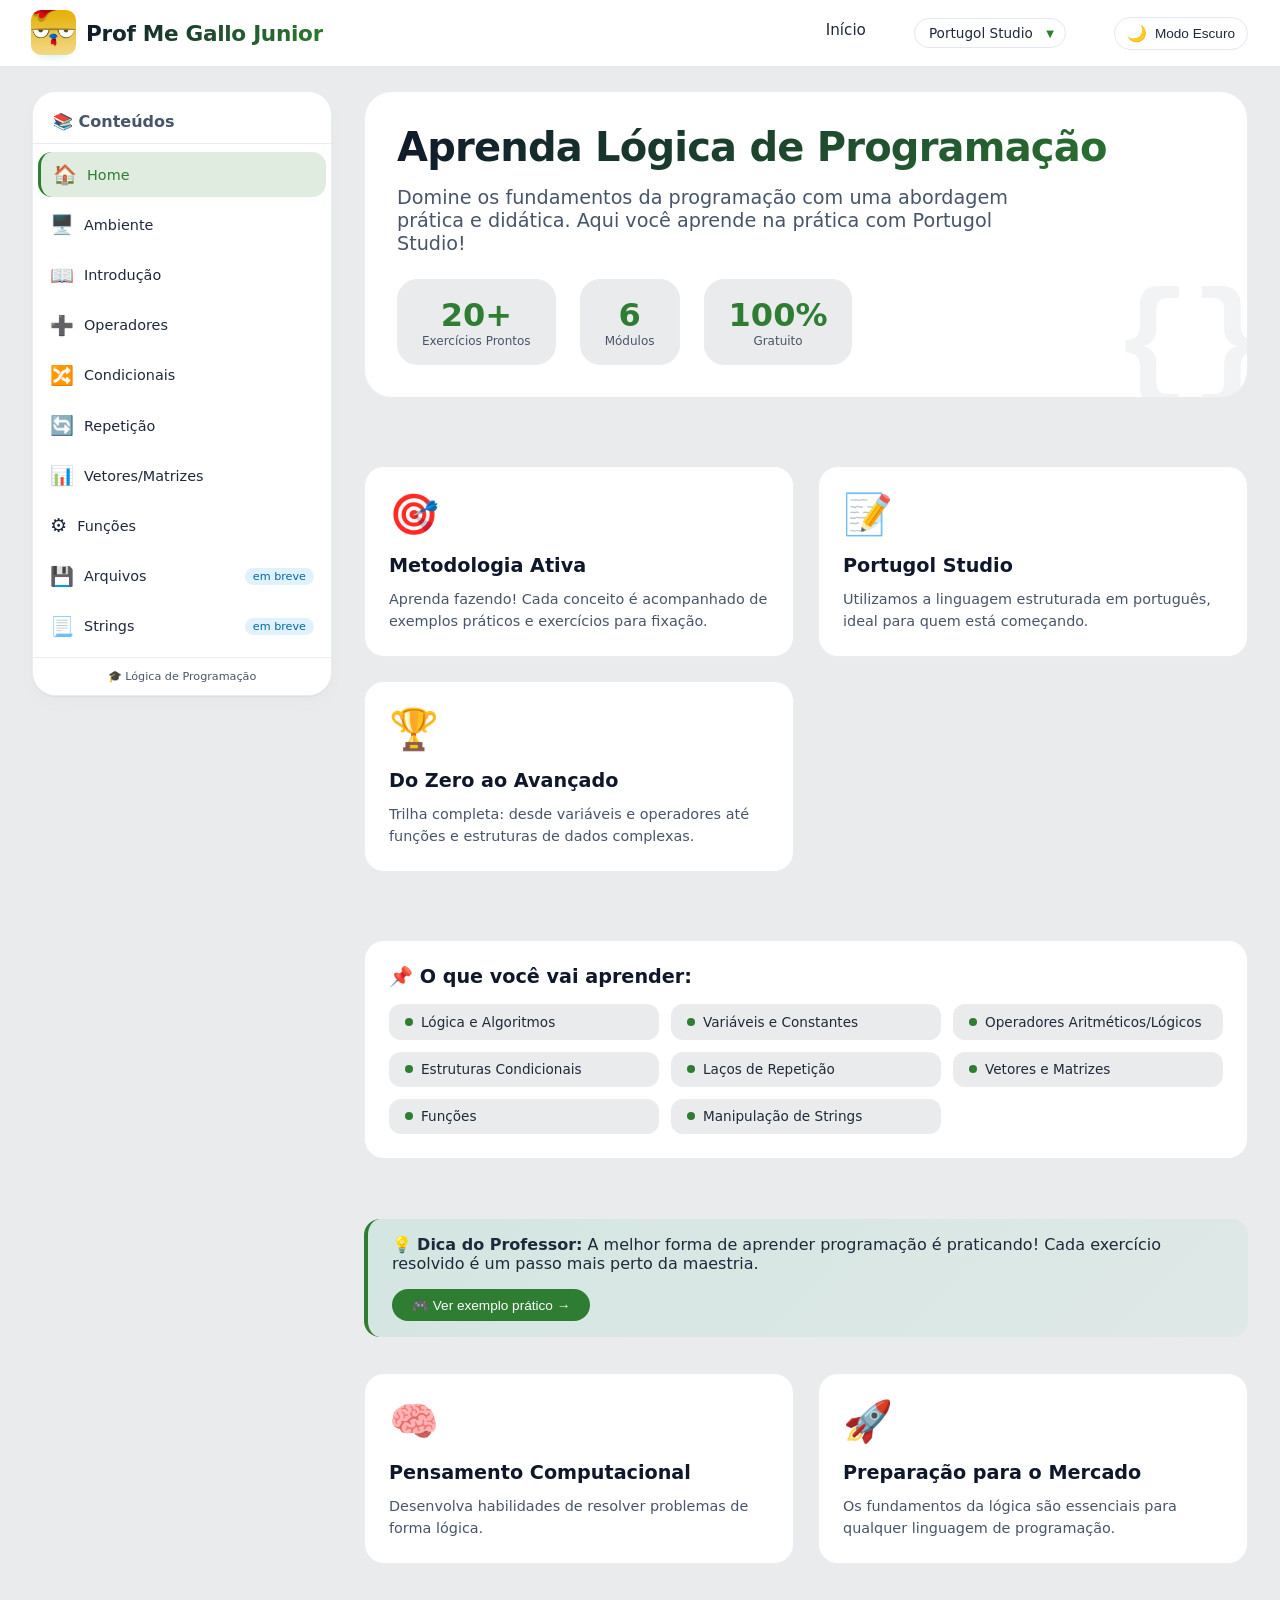
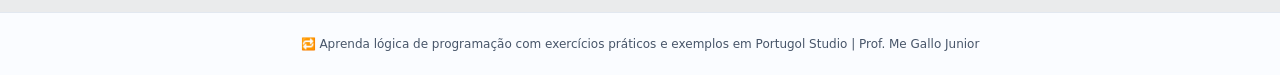
==== index.html @ 0bf2f617 "Feat: Added Java" ====
<!DOCTYPE html>
<html lang="pt-BR">

<head>
    <meta charset="UTF-8">
    <meta name="viewport" content="width=device-width, initial-scale=1.0, user-scalable=yes">
    <title>Gallo's Logic | Aprenda Lógica de Programação</title>
    <link rel="stylesheet" href="css/styles.css">
</head>

<body>
    <header class="main-header">
        <div class="header-container">
            <div class="logo-area">
                <div class="logo-icon"><span>
                        <img src="img/logo.png" alt="" width="45" style="margin-top: 5px; border-radius: 10px;">
                    </span></div>
                <div class="logo-text">Prof Me Gallo Junior</div>
            </div>
            <div class="nav-links">
                <a href="#" id="link-home" class="nav-home-link">Início</a>
                <div class="language-select-wrapper">
                    <select id="language-select" class="language-select">
                        <option value="portugol">Portugol Studio</option>
                        <option value="javascript">JavaScript</option>
                        <option value="csharp">C#</option>
                        <option value="python">Python</option>
                        <option value="java">Java</option>
                    </select>
                    <span class="select-arrow" id="select-arrow">▼</span>
                </div>
            </div>
        </div>
    </header>

    <div class="app-layout">
        <aside class="sidebar">
            <div class="sidebar-header">
                <h3>📚 Conteúdos</h3>
            </div>
            <div class="sidebar-scroll">
                <ul class="sidebar-nav" id="content-nav">
                    <li data-page="home" class="active">
                        <span class="nav-icon">🏠</span>
                        <span>Home</span>
                    </li>
                    <li data-page="ambiente">
                        <span class="nav-icon">🖥️</span>
                        <span>Ambiente</span>
                    </li>
                    <li data-page="intro">
                        <span class="nav-icon">📖</span>
                        <span>Introdução</span>
                    </li>

                    <li data-page="operators">
                        <span class="nav-icon">➕</span>
                        <span>Operadores</span>
                    </li>
                    <li data-page="conditionals">
                        <span class="nav-icon">🔀</span>
                        <span>Condicionais</span>
                    </li>
                    <li data-page="loops">
                        <span class="nav-icon">🔄</span>
                        <span>Repetição</span>
                    </li>
                    <li data-page="arrays">
                        <span class="nav-icon">📊</span>
                        <span>Vetores/Matrizes</span>
                    </li>
                    <li data-page="functions">
                        <span class="nav-icon">⚙️</span>
                        <span>Funções</span>
                    </li>
                    <li data-page="">
                        <span class="nav-icon">💾</span>
                        <span>Arquivos</span>
                        <span class="coming-soon">em breve</span>
                    </li>
                    <li data-page="">
                        <span class="nav-icon">📃</span>
                        <span>Strings</span>
                        <span class="coming-soon">em breve</span>
                    </li>
                </ul>
            </div>
            <div class="sidebar-footer">
                <span>🎓 Lógica de Programação</span>
            </div>
        </aside>

        <main class="content-area" id="main-content">
            <div class="content-placeholder">
                Carregando...
            </div>
        </main>
    </div>
    <div class="footer-note">
        🔁 Aprenda lógica de programação com exercícios práticos e exemplos em Portugol Studio | Prof. Me Gallo Junior
    </div>

    <script src="js/core.js"></script>
    <script src="js/main.js"></script>
</body>

</html>
---- css/styles.css ----
/* ==================== RESET E VARIÁVEIS ==================== */
* {
  margin: 0;
  padding: 0;
  box-sizing: border-box;
}

/* Tema Claro (padrão) */
:root {
  --bg-primary: #eaebec;
  --bg-secondary: #ffffff;
  --text-primary: #0f172a;
  --text-secondary: #1e293b;
  --text-muted: #475569;
  --border-color: #e2e8f0;
  --border-light: #e9edf2;
  --card-bg: #ffffff;
  --header-bg: #ffffff;
  --sidebar-bg: #ffffff;
  --code-bg: #0f172a;
  --code-header-bg: #1e293b;
  --code-text: #e2e8f0;
  --badge-bg: #e0f2fe;
  --badge-text: #0369a1;
  --objective-bg: #fef9e3;
  --objective-border: #eab308;
  --example-bg: #f1f5f9;
  --example-border: var(--lang-primary);
  --hover-bg: #f1f5f9;
  --active-bg: #ecfdf5;
  --active-text: #059669;
  --footer-bg: #fafcff;
  --shadow: rgba(0, 0, 0, 0.02);
  --shadow-sm: rgba(0, 0, 0, 0.05);
  --lang-primary: #10b981;
  --lang-secondary: #047857;
  --lang-gradient: linear-gradient(135deg, var(--lang-primary), var(--lang-secondary));
  --lang-light: #d1fae5;
  --lang-dark: #065f46;
  --hover-opacity: 0.1;
  --active-opacity: 0.15;
}

/* JavaScript */
body[data-language="javascript"] {
  --lang-primary: #f7df1e;
  --lang-secondary: #e6c300;
  --lang-gradient: linear-gradient(135deg, #f7df1e, #e6c300);
  --lang-light: #fef9c3;
  --lang-dark: #ca8a04;
  --hover-bg: rgba(247, 223, 30, 0.1);
  --active-bg: rgba(247, 223, 30, 0.15);
  --active-text: #b45309;
}

/* C# */
body[data-language="csharp"] {
  --lang-primary: #9b4d96;
  --lang-secondary: #7a2e73;
  --lang-gradient: linear-gradient(135deg, #9b4d96, #7a2e73);
  --lang-light: #f3e8ff;
  --lang-dark: #6b21a5;
  --hover-bg: rgba(155, 77, 150, 0.1);
  --active-bg: rgba(155, 77, 150, 0.15);
  --active-text: #7a2e73;
}

/* Python */
body[data-language="python"] {
  --lang-primary: #3776ab;
  --lang-secondary: #2a5a8c;
  --lang-gradient: linear-gradient(135deg, #3776ab, #2a5a8c);
  --lang-light: #e6f4ff;
  --lang-dark: #1e3a5f;
  --hover-bg: rgba(55, 118, 171, 0.1);
  --active-bg: rgba(55, 118, 171, 0.15);
  --active-text: #3776ab;
}

/* Portugol - Adicionado */
body[data-language="portugol"] {
  --lang-primary: #2e7d32;
  --lang-secondary: #1b5e20;
  --lang-gradient: linear-gradient(135deg, #2e7d32, #1b5e20);
  --lang-light: #c8e6c9;
  --lang-dark: #1b5e20;
  --hover-bg: rgba(46, 125, 50, 0.1);
  --active-bg: rgba(46, 125, 50, 0.15);
  --active-text: #2e7d32;
}

/* Java */
body[data-language="java"] {
  --lang-primary: #b07219;
  --lang-secondary: #e76f00;
  --lang-gradient: linear-gradient(135deg, #b07219, #e76f00);
  --lang-light: #fff3e0;
  --lang-dark: #b85c1a;
  --hover-bg: rgba(176, 114, 25, 0.1);
  --active-bg: rgba(176, 114, 25, 0.15);
  --active-text: #b07219;
}

/* Tema Escuro - Java */
body.dark-theme[data-language="java"] {
  --hover-bg: rgba(176, 114, 25, 0.2);
  --active-bg: rgba(176, 114, 25, 0.25);
  --active-text: #e76f00;
}

/* Tema Escuro - Ajustes para melhor contraste */
body.dark-theme {
  --bg-primary: #0f172a;
  --bg-secondary: #1e293b;
  --text-primary: #f1f5f9;
  --text-secondary: #cbd5e1;
  --text-muted: #94a3b8;
  --border-color: #334155;
  --border-light: #2d3a4e;
  --card-bg: #1e293b;
  --header-bg: #0f172a;
  --sidebar-bg: #1e293b;
  --code-bg: #0a0f1a;
  --code-header-bg: #111827;
  --code-text: #e2e8f0;
  --badge-bg: #1e3a5f;
  --badge-text: #7ab7ef;
  --objective-bg: #2d2a1e;
  --objective-border: #f59e0b;
  --example-bg: #1e2a2a;
  --example-border: var(--lang-primary);
  --footer-bg: #0f172a;
  --shadow: rgba(0, 0, 0, 0.2);
  --shadow-sm: rgba(0, 0, 0, 0.3);
}

/* Tema Escuro - Ajustes específicos para cada linguagem */
body.dark-theme[data-language="javascript"] {
  --hover-bg: rgba(247, 223, 30, 0.2);
  --active-bg: rgba(247, 223, 30, 0.25);
  --active-text: #f7df1e;
}

body.dark-theme[data-language="csharp"] {
  --hover-bg: rgba(155, 77, 150, 0.2);
  --active-bg: rgba(155, 77, 150, 0.25);
  --active-text: #b77eb3;
}

body.dark-theme[data-language="python"] {
  --hover-bg: rgba(55, 118, 171, 0.2);
  --active-bg: rgba(55, 118, 171, 0.25);
  --active-text: #7ab7ef;
}

/* Portugol no tema escuro */
body.dark-theme[data-language="portugol"] {
  --hover-bg: rgba(46, 125, 50, 0.2);
  --active-bg: rgba(46, 125, 50, 0.25);
  --active-text: #81c784;
}

/* ==================== RESTO DO SEU CSS PERMANECE IGUAL ==================== */
/* ... todo o restante do seu CSS continua aqui ... */

/* ==================== ESTILOS GLOBAIS ==================== */
body {
  font-family: 'Inter', system-ui, -apple-system, 'Segoe UI', Roboto, 'Helvetica Neue', sans-serif;
  background: var(--bg-primary);
  color: var(--text-primary);
  display: flex;
  flex-direction: column;
  min-height: 100vh;
  transition: background-color 0.3s ease, color 0.3s ease;
  scrollbar-width: thin;
  scrollbar-color: var(--text-muted) var(--bg-primary);
}

/* Scrollbar global */
body::-webkit-scrollbar {
  width: 8px;
}

body::-webkit-scrollbar-track {
  background: var(--bg-primary);
}

body::-webkit-scrollbar-thumb {
  background: var(--text-muted);
  border-radius: 10px;
}

body::-webkit-scrollbar-thumb:hover {
  background: var(--lang-primary);
}

body.dark-theme::-webkit-scrollbar-track {
  background: #0f172a;
}

body.dark-theme::-webkit-scrollbar-thumb {
  background: #334155;
}

body.dark-theme::-webkit-scrollbar-thumb:hover {
  background: var(--lang-primary);
}

/* ==================== HEADER ==================== */
.main-header {
  background: var(--header-bg);
  border-bottom: 1px solid var(--border-color);
  box-shadow: 0 1px 3px var(--shadow);
  padding: 0 2rem;
  position: sticky;
  top: 0;
  z-index: 10;
  backdrop-filter: blur(2px);
  transition: background-color 0.3s ease, border-color 0.3s ease;
}

.header-container {
  max-width: 1600px;
  margin: 0 auto;
  display: flex;
  align-items: center;
  justify-content: space-between;
  flex-wrap: wrap;
  padding: 0.75rem 0;
}

.logo-area {
  display: flex;
  align-items: center;
  gap: 12px;
}

.logo-icon {
  background: linear-gradient(135deg, var(--lang-primary), var(--lang-secondary));
  width: 42px;
  height: 42px;
  border-radius: 14px;
  display: flex;
  align-items: center;
  justify-content: center;
  box-shadow: 0 6px 12px -6px rgba(16, 185, 129, 0.3);
}

.logo-icon span {
  font-size: 24px;
  font-weight: 700;
  color: white;
  font-family: monospace;
}

.logo-text {
  font-weight: 700;
  font-size: 1.35rem;
  letter-spacing: -0.3px;
  background: linear-gradient(120deg, #0f172a, var(--lang-primary));
  background-clip: text;
  -webkit-background-clip: text;
  color: transparent;
}

body.dark-theme .logo-text {
  background: linear-gradient(120deg, #e2e8f0, var(--lang-primary));
  background-clip: text;
  -webkit-background-clip: text;
}

.nav-links {
  display: flex;
  gap: 2rem;
  align-items: center;
}

.nav-links a {
  text-decoration: none;
  font-weight: 500;
  color: var(--text-secondary);
  transition: 0.2s;
  font-size: 0.95rem;
  border-bottom: 2px solid transparent;
  padding-bottom: 4px;
}

.nav-links a:hover {
  color: var(--lang-primary);
  border-bottom-color: var(--lang-primary);
}

.theme-toggle {
  background: var(--bg-secondary);
  border: 1px solid var(--border-color);
  border-radius: 40px;
  padding: 6px 12px;
  cursor: pointer;
  display: flex;
  align-items: center;
  gap: 8px;
  font-size: 0.85rem;
  font-weight: 500;
  color: var(--text-secondary);
  transition: all 0.2s ease;
  margin-left: 1rem;
}

.theme-toggle:hover {
  background: var(--hover-bg);
  transform: scale(1.02);
}

.theme-toggle .icon {
  font-size: 1rem;
}

/* ==================== LAYOUT PRINCIPAL ==================== */
.app-layout {
  display: flex;
  flex: 1;
  max-width: 1600px;
  margin: 0 auto;
  width: 100%;
  padding: 1.5rem 2rem;
  gap: 2rem;
}

/* ==================== SIDEBAR ==================== */
.sidebar {
  width: 300px;
  background: var(--sidebar-bg);
  border-radius: 24px;
  box-shadow: 0 8px 20px var(--shadow), 0 1px 2px var(--shadow-sm);
  border: 1px solid var(--border-light);
  position: sticky;
  top: 90px;
  height: fit-content;
  max-height: calc(100vh - 100px);
  display: flex;
  flex-direction: column;
  overflow: hidden;
  transition: background-color 0.3s ease, border-color 0.3s ease;
}

.sidebar-header {
  padding: 1.25rem 1.25rem 0.75rem 1.25rem;
  border-bottom: 1px solid var(--border-light);
  background: var(--sidebar-bg);
  position: relative;
  z-index: 2;
  flex-shrink: 0;
}

.sidebar-header h3 {
  font-size: 1rem;
  font-weight: 600;
  color: var(--text-muted);
  display: flex;
  align-items: center;
  gap: 8px;
  margin: 0;
}

.sidebar-scroll {
  flex: 1;
  overflow-y: auto;
  overflow-x: hidden;
  padding: 0.5rem 0;
  scroll-behavior: smooth;
  scrollbar-width: thin;
  scrollbar-color: var(--text-muted) transparent;
}

.sidebar-scroll::-webkit-scrollbar {
  width: 4px;
}

.sidebar-scroll::-webkit-scrollbar-track {
  background: transparent;
  margin: 4px 0;
}

.sidebar-scroll::-webkit-scrollbar-thumb {
  background: var(--text-muted);
  border-radius: 10px;
  transition: background 0.2s ease;
}

.sidebar-scroll::-webkit-scrollbar-thumb:hover {
  background: var(--lang-primary);
}

body.dark-theme .sidebar-scroll::-webkit-scrollbar-thumb {
  background: #4a5568;
}

body.dark-theme .sidebar-scroll::-webkit-scrollbar-thumb:hover {
  background: var(--lang-primary);
}

.sidebar-nav {
  list-style: none;
  display: flex;
  flex-direction: column;
  gap: 0.3rem;
}

.sidebar-nav li {
  margin: 0 5px;
  padding: 0.7rem 0.75rem;
  border-radius: 14px;
  cursor: pointer;
  transition: all 0.2s;
  display: flex;
  align-items: center;
  gap: 10px;
  color: var(--text-secondary);
  font-weight: 500;
  font-size: 0.9rem;
}

.sidebar-nav li:hover {
  background: var(--hover-bg);
  color: var(--lang-primary);
}

.sidebar-nav li.active {
  background: var(--active-bg);
  color: var(--active-text);
  border-left: 3px solid var(--lang-primary);
}

.sidebar-nav li .nav-icon {
  font-size: 1.2rem;
}

.sidebar-nav li.inactive {
  opacity: 0.5;
  cursor: not-allowed;
}

.sidebar-nav li.inactive:hover {
  background: transparent;
  color: var(--text-secondary);
}

.coming-soon {
  font-size: 0.7rem;
  background: var(--badge-bg);
  color: var(--badge-text);
  padding: 2px 8px;
  border-radius: 20px;
  margin-left: auto;
}

.exercises-list {
  list-style: none;
  display: flex;
  flex-direction: column;
  gap: 0.2rem;
  padding: 0 0.5rem;
}

.exercises-list li {
  padding: 0.6rem 0.75rem;
  border-radius: 14px;
  transition: all 0.2s;
  cursor: pointer;
  font-size: 0.85rem;
  font-weight: 500;
  color: var(--text-secondary);
  display: flex;
  align-items: center;
  gap: 8px;
}

.exercises-list li:hover {
  background: var(--hover-bg);
  color: var(--lang-primary);
}

.exercises-list li.active {
  background: var(--active-bg);
  color: var(--active-text);
  border-left: 3px solid var(--lang-primary);
  font-weight: 600;
}

.exercises-list li .ex-num {
  font-weight: 700;
  color: var(--text-muted);
  min-width: 32px;
}

.sidebar-footer {
  padding: 0.75rem 1.25rem;
  border-top: 1px solid var(--border-light);
  background: var(--sidebar-bg);
  font-size: 0.7rem;
  color: var(--text-muted);
  text-align: center;
  flex-shrink: 0;
  position: relative;
  z-index: 2;
}

.sidebar-footer span {
  display: flex;
  align-items: center;
  justify-content: center;
  gap: 4px;
}

.sidebar-footer .progress {
  font-weight: 600;
  color: var(--lang-primary);
}

/* ==================== CONTEÚDO PRINCIPAL ==================== */
.content-area {
  flex: 1;
  min-width: 0;
  display: flex;
  flex-direction: column;
  gap: 1.25rem;
}

.title-section {
  background: var(--card-bg);
  border-radius: 24px;
  padding: 1.5rem 2rem;
  border: 1px solid var(--border-light);
  box-shadow: 0 1px 2px var(--shadow);
  transition: background-color 0.3s ease, border-color 0.3s ease;
}

.title-section h1 {
  font-size: 1.75rem;
  font-weight: 700;
  background: linear-gradient(135deg, var(--text-primary), var(--lang-primary));
  background-clip: text;
  -webkit-background-clip: text;
  color: transparent;
  letter-spacing: -0.3px;
}

.title-section .sub {
  color: var(--text-muted);
  margin-top: 6px;
  font-size: 0.9rem;
}

.badge-loop {
  background: #d1fae5;
  color: #065f46;
  padding: 2px 10px;
  border-radius: 30px;
  font-size: 0.7rem;
  font-weight: 600;
  display: inline-block;
  margin-left: 12px;
}

body.dark-theme .badge-loop {
  background: #065f46;
  color: #d1fae5;
}

/* ==================== CARD ENUNCIADO ==================== */
.statement-card {
  background: var(--card-bg);
  border-radius: 24px;
  border: 1px solid var(--border-light);
  overflow: hidden;
  transition: background-color 0.3s ease, border-color 0.3s ease;
}

.statement-header {
  background: var(--bg-secondary);
  padding: 1rem 1.75rem;
  border-bottom: 1px solid var(--border-light);
  display: flex;
  align-items: center;
  gap: 12px;
  flex-wrap: wrap;
}

.statement-header .badge {
  background: var(--badge-bg);
  color: var(--badge-text);
  padding: 4px 12px;
  border-radius: 40px;
  font-size: 0.7rem;
  font-weight: 600;
}

.statement-header h2 {
  font-size: 1.3rem;
  font-weight: 600;
  color: var(--text-primary);
}

.statement-body {
  padding: 1.75rem;
  background: var(--card-bg);
  border-bottom: 1px solid var(--border-light);
  line-height: 1.5;
  color: var(--text-primary);
}

.statement-body p {
  margin-bottom: 0.75rem;
}

.statement-body .objective {
  background: var(--objective-bg);
  padding: 0.75rem 1rem;
  border-radius: 16px;
  font-size: 0.85rem;
  border-left: 4px solid var(--objective-border);
  margin-bottom: 1rem;
  color: var(--text-secondary);
}

.statement-body .example {
  background: var(--example-bg);
  padding: 0.75rem 1rem;
  border-radius: 16px;
  font-family: 'Fira Code', monospace;
  font-size: 0.85rem;
  margin-top: 0.75rem;
  border-left: 4px solid var(--example-border);
  color: var(--text-secondary);
}

/* ==================== ÁREA DE CÓDIGO ==================== */
.code-section {
  background: var(--code-bg);
  border-radius: 24px;
  overflow: hidden;
  box-shadow: 0 12px 28px -12px rgba(0, 0, 0, 0.2);
  transition: background-color 0.3s ease;
}

.code-header {
  background: var(--code-header-bg);
  padding: 0.85rem 1.5rem;
  display: flex;
  align-items: center;
  justify-content: space-between;
  border-bottom: 1px solid var(--border-color);
  flex-wrap: wrap;
}

.code-header span {
  font-family: monospace;
  font-weight: 500;
  color: var(--code-text);
  font-size: 0.85rem;
}

.copy-btn {
  background: #2d3a4e;
  border: none;
  color: #e2e8f0;
  padding: 4px 12px;
  border-radius: 40px;
  font-size: 0.7rem;
  font-weight: 500;
  cursor: pointer;
  transition: 0.2s;
  font-family: inherit;
}

.copy-btn:hover {
  background: #3b4a62;
  color: white;
}

pre {
  margin: 0;
  padding: 1.5rem;
  overflow-x: auto;
  background: var(--code-bg);
  font-family: 'Fira Code', 'Cascadia Code', monospace;
  font-size: 0.85rem;
  line-height: 1.5;
  color: var(--code-text);
}

code {
  font-family: 'Fira Code', monospace;
  white-space: pre-wrap;
  word-break: break-word;
}

.footer-note {
  text-align: center;
  padding: 1.5rem 2rem;
  font-size: 0.75rem;
  color: var(--text-muted);
  border-top: 1px solid var(--border-color);
  background: var(--footer-bg);
  transition: background-color 0.3s ease, border-color 0.3s ease;
}

/* ==================== PÁGINA DE INTRODUÇÃO ==================== */
.page-header {
  background: linear-gradient(135deg, var(--card-bg) 0%, var(--bg-secondary) 100%);
  border-radius: 28px;
  padding: 1.5rem 2rem;
  margin-bottom: 1.5rem;
  border: 1px solid var(--border-light);
}

.page-title {
  font-size: 1.8rem;
  font-weight: 700;
  background: linear-gradient(135deg, var(--text-primary), var(--lang-primary));
  background-clip: text;
  -webkit-background-clip: text;
  color: transparent;
  margin-bottom: 0.5rem;
}

.page-title span {
  color: var(--lang-primary);
}

.page-subtitle {
  color: var(--text-muted);
  font-size: 1rem;
}

.content-card {
  background: var(--card-bg);
  border-radius: 20px;
  padding: 1.5rem;
  margin-bottom: 1.5rem;
  border: 1px solid var(--border-light);
  transition: box-shadow 0.2s ease;
}

.content-card:hover {
  box-shadow: 0 8px 20px var(--shadow);
}

.card-title {
  font-size: 1.4rem;
  font-weight: 600;
  margin-bottom: 1rem;
  color: var(--text-primary);
  border-left: 4px solid var(--lang-primary);
  padding-left: 1rem;
}

.content-card p {
  color: var(--text-secondary);
  line-height: 1.6;
  margin-bottom: 1rem;
}

.highlight-box {
  background: var(--bg-primary);
  border-radius: 16px;
  padding: 1.25rem;
  margin: 1.25rem 0;
  border-left: 4px solid var(--lang-primary);
}

.highlight-box h3 {
  margin-bottom: 0.75rem;
  color: var(--text-primary);
}

.highlight-box ol {
  margin-left: 1.5rem;
  color: var(--text-secondary);
}

.highlight-box li {
  margin: 0.5rem 0;
}

.info-grid {
  display: grid;
  grid-template-columns: repeat(auto-fit, minmax(250px, 1fr));
  gap: 1rem;
  margin: 1.25rem 0;
}

.info-grid-item {
  background: var(--bg-primary);
  padding: 0.75rem 1rem;
  border-radius: 12px;
  color: var(--text-secondary);
  font-size: 0.9rem;
}

.info-grid-item strong {
  color: var(--lang-primary);
}

.structure-grid {
  display: grid;
  grid-template-columns: repeat(auto-fit, minmax(200px, 1fr));
  gap: 1.5rem;
  margin: 1.25rem 0;
}

.structure-item {
  display: flex;
  align-items: center;
  gap: 1rem;
  background: var(--bg-primary);
  padding: 1.25rem;
  border-radius: 16px;
  transition: transform 0.2s;
}

.structure-item:hover {
  transform: translateY(-4px);
}

.structure-icon {
  font-size: 2rem;
}

.structure-item h3 {
  font-size: 1rem;
  margin-bottom: 0.25rem;
  color: var(--text-primary);
}

.structure-item p {
  font-size: 0.8rem;
  margin: 0;
  color: var(--text-muted);
}

.entrada .structure-icon {
  color: #3b82f6;
}

.processamento .structure-icon {
  color: #f59e0b;
}

.saida .structure-icon {
  color: var(--lang-primary);
}

.code-example {
  background: var(--code-bg);
  border-radius: 16px;
  overflow: hidden;
  margin: 1.25rem 0;
}

.code-example-header {
  background: var(--code-header-bg);
  padding: 0.75rem 1rem;
  display: flex;
  align-items: center;
  gap: 0.5rem;
  border-bottom: 1px solid var(--border-color);
}

.code-icon {
  font-size: 1rem;
}

.code-example-header span {
  color: var(--code-text);
  font-size: 0.85rem;
}

.code-example pre {
  margin: 0;
  padding: 1rem;
  background: var(--code-bg);
  overflow-x: auto;
}

.code-example code {
  font-family: 'Fira Code', monospace;
  font-size: 0.8rem;
  color: var(--code-text);
}

.types-table {
  margin: 1.25rem 0;
  border-radius: 16px;
  overflow: hidden;
  border: 1px solid var(--border-light);
}

.type-row {
  display: grid;
  grid-template-columns: 100px 1fr 200px;
  gap: 1rem;
  padding: 0.75rem 1rem;
  border-bottom: 1px solid var(--border-light);
  background: var(--card-bg);
}

.type-row:last-child {
  border-bottom: none;
}

.type-name {
  font-weight: 700;
  color: var(--lang-primary);
  font-family: monospace;
}

.type-desc {
  color: var(--text-secondary);
  font-size: 0.85rem;
}

.type-example code {
  font-family: monospace;
  font-size: 0.8rem;
  color: var(--badge-text);
  background: var(--bg-primary);
  padding: 2px 6px;
  border-radius: 6px;
}

.io-section {
  display: grid;
  grid-template-columns: repeat(auto-fit, minmax(280px, 1fr));
  gap: 1.5rem;
  margin: 1.25rem 0;
}

.io-card {
  background: var(--bg-primary);
  border-radius: 16px;
  padding: 1.25rem;
}

.io-card h3 {
  font-size: 1.1rem;
  margin-bottom: 0.75rem;
  color: var(--text-primary);
}

.io-card p {
  font-size: 0.85rem;
  margin-bottom: 1rem;
}

.code-mini {
  background: var(--code-bg);
  border-radius: 12px;
  overflow: hidden;
}

.code-mini pre {
  padding: 0.75rem;
  margin: 0;
}

.code-mini code {
  font-size: 0.75rem;
}

.info-callout {
  display: flex;
  align-items: flex-start;
  gap: 0.75rem;
  background: var(--objective-bg);
  border-radius: 12px;
  padding: 1rem;
  margin: 1rem 0;
  border-left: 3px solid var(--objective-border);
}

.info-icon-callout {
  font-size: 1.2rem;
}

.info-callout div {
  color: var(--text-secondary);
  font-size: 0.85rem;
}

.info-callout code {
  background: var(--badge-bg);
  padding: 2px 6px;
  border-radius: 6px;
  font-family: monospace;
  font-size: 0.8rem;
}

/* ==================== PÁGINA INICIAL (HERO) ==================== */
.hero-section {
  background: linear-gradient(135deg, var(--card-bg) 0%, var(--bg-secondary) 100%);
  border-radius: 28px;
  padding: 2rem 2rem 2rem 2rem;
  margin-bottom: 1.5rem;
  border: 1px solid var(--border-light);
  position: relative;
  overflow: hidden;
}

.hero-section::before {
  content: "{}";
  font-size: 8rem;
  font-family: monospace;
  position: absolute;
  bottom: -20px;
  right: -20px;
  opacity: 0.05;
  pointer-events: none;
  font-weight: 700;
}

.hero-title {
  font-size: 2.5rem;
  font-weight: 800;
  background: linear-gradient(135deg, var(--text-primary), var(--lang-primary));
  background-clip: text;
  -webkit-background-clip: text;
  color: transparent;
  margin-bottom: 1rem;
  letter-spacing: -0.02em;
}

.hero-subtitle {
  font-size: 1.2rem;
  color: var(--text-muted);
  margin-bottom: 1.5rem;
  max-width: 80%;
}

.stats-grid {
  display: flex;
  gap: 1.5rem;
  margin-top: 1.5rem;
  flex-wrap: wrap;
}

.stat-card {
  background: var(--bg-primary);
  padding: 1rem 1.5rem;
  border-radius: 20px;
  text-align: center;
  min-width: 100px;
  border: 1px solid var(--border-light);
}

.stat-number {
  font-size: 2rem;
  font-weight: 800;
  color: var(--lang-primary);
}

.stat-label {
  font-size: 0.75rem;
  color: var(--text-muted);
}

.info-section {
  display: grid;
  grid-template-columns: repeat(auto-fit, minmax(280px, 1fr));
  gap: 1.5rem;
  margin: 1.5rem 0;
}

.info-card {
  background: var(--card-bg);
  border-radius: 20px;
  padding: 1.5rem;
  border: 1px solid var(--border-light);
  transition: transform 0.2s ease, box-shadow 0.2s ease;
}

.info-card:hover {
  transform: translateY(-4px);
  box-shadow: 0 12px 24px -12px rgba(0, 0, 0, 0.2);
}

.info-icon {
  font-size: 2.5rem;
  margin-bottom: 1rem;
}

.info-card h3 {
  font-size: 1.2rem;
  margin-bottom: 0.75rem;
  color: var(--text-primary);
}

.info-card p {
  color: var(--text-muted);
  font-size: 0.9rem;
  line-height: 1.5;
}

.topics-list {
  background: var(--card-bg);
  border-radius: 20px;
  padding: 1.5rem;
  border: 1px solid var(--border-light);
  margin: 1.5rem 0;
}

.topics-list h3 {
  font-size: 1.2rem;
  margin-bottom: 1rem;
  display: flex;
  align-items: center;
  gap: 8px;
}

.topics-grid {
  display: grid;
  grid-template-columns: repeat(auto-fill, minmax(200px, 1fr));
  gap: 0.75rem;
}

.topic-item {
  padding: 0.6rem 1rem;
  background: var(--bg-primary);
  border-radius: 12px;
  color: var(--text-secondary);
  font-size: 0.85rem;
  display: flex;
  align-items: center;
  gap: 8px;
  transition: all 0.2s;
  cursor: default;
}

.topic-item .topic-badge {
  width: 8px;
  height: 8px;
  background: var(--lang-primary);
  border-radius: 50%;
}

.topic-item.inactive {
  opacity: 0.5;
}

.topic-item.inactive .topic-badge {
  background: var(--text-muted);
}

.callout {
  background: linear-gradient(135deg, rgba(16, 185, 129, 0.1), rgba(16, 185, 129, 0.05));
  border-left: 4px solid var(--lang-primary);
  padding: 1rem 1.5rem;
  border-radius: 16px;
  margin: 1rem 0;
}

.callout p {
  margin: 0;
  color: var(--text-secondary);
}

.btn-demo {
  background: var(--lang-primary);
  color: white;
  border: none;
  padding: 8px 20px;
  border-radius: 40px;
  font-weight: 500;
  cursor: pointer;
  transition: all 0.2s;
  font-size: 0.85rem;
  margin-top: 1rem;
  display: inline-flex;
  align-items: center;
  gap: 8px;
}

.btn-demo:hover {
  background: #059669;
  transform: scale(1.02);
}

.content-placeholder {
  background: var(--card-bg);
  border-radius: 24px;
  padding: 3rem 2rem;
  text-align: center;
  border: 1px solid var(--border-light);
}

.content-placeholder h2 {
  margin-bottom: 1rem;
  color: var(--text-primary);
}

.content-placeholder p {
  color: var(--text-muted);
  margin-bottom: 1.5rem;
}

/* ==================== OPERADORES ==================== */
.sub-nav {
  display: flex;
  gap: 1rem;
  margin-bottom: 1.5rem;
  border-bottom: 1px solid var(--border-light);
  padding-bottom: 0.5rem;
}

.sub-nav-btn {
  background: transparent;
  border: none;
  padding: 0.75rem 1.5rem;
  font-size: 1rem;
  font-weight: 500;
  color: var(--text-muted);
  cursor: pointer;
  border-radius: 12px;
  transition: all 0.2s;
}

.sub-nav-btn:hover {
  background: var(--hover-bg);
  color: var(--lang-primary);
}

.sub-nav-btn.active {
  background: var(--active-bg);
  color: var(--active-text);
}

.operators-table {
  margin: 1rem 0;
  border-radius: 16px;
  overflow: hidden;
  border: 1px solid var(--border-light);
}

.operator-row {
  display: grid;
  grid-template-columns: repeat(auto-fit, minmax(100px, 1fr));
  gap: 1rem;
  padding: 0.75rem 1rem;
  border-bottom: 1px solid var(--border-light);
  background: var(--card-bg);
}

.operator-row.header {
  background: var(--bg-primary);
  font-weight: 600;
  color: var(--text-primary);
}

.operator-row:last-child {
  border-bottom: none;
}

.operator-row div {
  color: var(--text-secondary);
}

.operator-row code {
  background: var(--bg-primary);
  padding: 2px 6px;
  border-radius: 6px;
  font-family: monospace;
}

.exercises-filter {
  background: var(--card-bg);
  border-radius: 20px;
  padding: 1rem;
  margin-bottom: 1.5rem;
  border: 1px solid var(--border-light);
}

.filter-header {
  display: flex;
  justify-content: space-between;
  align-items: center;
  margin-bottom: 1rem;
  padding-bottom: 0.5rem;
  border-bottom: 1px solid var(--border-light);
  font-weight: 600;
  color: var(--text-primary);
}

.filter-count {
  font-size: 0.8rem;
  color: var(--text-muted);
  font-weight: normal;
}

.filter-buttons {
  display: flex;
  flex-wrap: wrap;
  gap: 0.5rem;
}

.filter-btn {
  width: 45px;
  height: 45px;
  border-radius: 12px;
  border: 1px solid var(--border-light);
  background: var(--bg-secondary);
  color: var(--text-secondary);
  font-weight: 600;
  cursor: pointer;
  transition: all 0.2s;
  font-size: 0.9rem;
}

.filter-btn:hover {
  background: var(--hover-bg);
  border-color: var(--lang-primary);
  color: var(--lang-primary);
}

.filter-btn.active {
  background: var(--lang-primary);
  border-color: var(--lang-primary);
  color: white;
}

.filter-levels {
  display: flex;
  flex-wrap: wrap;
  gap: 0.5rem;
  margin-top: 1rem;
  padding-top: 0.75rem;
  border-top: 1px solid var(--border-light);
}

.level-badge {
  font-size: 0.7rem;
  padding: 2px 8px;
  border-radius: 20px;
  font-weight: 500;
}

.exercise-card {
  background: var(--card-bg);
  border-radius: 24px;
  border: 1px solid var(--border-light);
  overflow: hidden;
  margin-bottom: 1.5rem;
}

.exercise-header {
  background: var(--bg-secondary);
  padding: 1rem 1.5rem;
  border-bottom: 1px solid var(--border-light);
  display: flex;
  align-items: center;
  gap: 1rem;
  flex-wrap: wrap;
}

.exercise-badge {
  background: var(--badge-bg);
  color: var(--badge-text);
  padding: 4px 12px;
  border-radius: 40px;
  font-size: 0.7rem;
  font-weight: 600;
}

.exercise-title {
  font-size: 1.2rem;
  font-weight: 600;
  color: var(--text-primary);
  margin: 0;
}

.exercise-statement {
  padding: 1.5rem;
  border-bottom: 1px solid var(--border-light);
}

.exercise-statement h4 {
  margin-bottom: 0.75rem;
  color: var(--text-primary);
}

.exercise-statement p {
  color: var(--text-secondary);
  line-height: 1.6;
  margin-bottom: 1rem;
}

.exercise-io {
  display: flex;
  gap: 1rem;
  flex-wrap: wrap;
  margin-top: 1rem;
}

.input-example,
.output-example {
  background: var(--bg-primary);
  padding: 0.75rem 1rem;
  border-radius: 12px;
  font-family: monospace;
  font-size: 0.85rem;
  color: var(--text-secondary);
}

.exercise-code {
  border-bottom: 1px solid var(--border-light);
}

.code-header-custom {
  background: var(--code-header-bg);
  padding: 0.75rem 1.5rem;
  display: flex;
  align-items: center;
  justify-content: space-between;
  flex-wrap: wrap;
  gap: 0.5rem;
}

.code-header-custom span {
  color: var(--code-text);
  font-family: monospace;
  font-size: 0.85rem;
}

.copy-code-btn {
  background: #2d3a4e;
  border: none;
  color: #e2e8f0;
  padding: 4px 12px;
  border-radius: 40px;
  font-size: 0.7rem;
  font-weight: 500;
  cursor: pointer;
  transition: 0.2s;
}

.copy-code-btn:hover {
  background: #3b4a62;
  color: white;
}

.exercise-code pre {
  margin: 0;
  padding: 1.5rem;
  overflow-x: auto;
  background: var(--code-bg);
}

.exercise-code code {
  font-family: 'Fira Code', monospace;
  font-size: 0.8rem;
  color: var(--code-text);
  white-space: pre-wrap;
  word-break: break-word;
}

.exercise-test-table {
  padding: 1.5rem;
  border-bottom: 1px solid var(--border-light);
}

.exercise-test-table h4 {
  margin-bottom: 1rem;
  color: var(--text-primary);
}

.test-cases {
  display: flex;
  flex-direction: column;
  gap: 1rem;
}

.test-case {
  background: var(--bg-primary);
  border-radius: 16px;
  padding: 1rem;
}

.test-header {
  display: flex;
  justify-content: space-between;
  align-items: center;
  margin-bottom: 0.75rem;
  flex-wrap: wrap;
  gap: 0.5rem;
}

.test-number {
  font-weight: 600;
  color: var(--lang-primary);
  font-size: 0.85rem;
}

.test-result {
  background: var(--badge-bg);
  color: var(--badge-text);
  padding: 2px 8px;
  border-radius: 20px;
  font-size: 0.75rem;
  font-weight: 500;
}

.test-values {
  font-family: monospace;
  font-size: 0.85rem;
  color: var(--text-secondary);
  margin-bottom: 0.5rem;
}

.test-step {
  font-size: 0.85rem;
  color: var(--text-secondary);
  border-left: 3px solid var(--lang-primary);
  padding-left: 0.75rem;
}

.exercise-explanation {
  padding: 1.5rem;
}

.exercise-explanation h4 {
  margin-bottom: 0.75rem;
  color: var(--text-primary);
}

.exercise-explanation p {
  color: var(--text-secondary);
  line-height: 1.6;
}

/* ==================== MEDIA QUERIES ==================== */
@media (max-width: 780px) {

  /* Layout geral */
  .app-layout {
    flex-direction: column;
    padding: 1rem;
  }

  /* Sidebar */
  .sidebar {
    width: 100%;
    position: relative;
    top: 0;
    max-height: 300px;
  }

  /* Header */
  .header-container {
    flex-direction: column;
    gap: 12px;
    align-items: flex-start;
  }

  .nav-links {
    width: 100%;
    justify-content: space-between;
    flex-wrap: wrap;
  }

  /* Hero */
  .hero-title {
    font-size: 1.8rem;
  }

  .hero-subtitle {
    max-width: 100%;
    font-size: 1rem;
  }

  .stats-grid {
    gap: 0.75rem;
  }

  .stat-card {
    padding: 0.75rem 1rem;
    min-width: 80px;
  }

  .stat-number {
    font-size: 1.5rem;
  }

  /* Página de introdução */
  .type-row {
    grid-template-columns: 1fr;
    gap: 0.5rem;
  }

  .structure-grid {
    grid-template-columns: 1fr;
  }

  .io-section {
    grid-template-columns: 1fr;
  }

  .page-title {
    font-size: 1.4rem;
  }

  .card-title {
    font-size: 1.2rem;
  }

  /* Operadores */
  .sub-nav-btn {
    padding: 0.5rem 1rem;
    font-size: 0.9rem;
  }

  .filter-btn {
    width: 40px;
    height: 40px;
    font-size: 0.8rem;
  }

  .operator-row {
    grid-template-columns: 1fr;
    gap: 0.25rem;
  }

  .operator-row.header {
    display: none;
  }

  .operator-row div:first-child {
    font-weight: 600;
    color: var(--text-primary);
  }

  /* Cards de exercício */
  .exercise-header {
    flex-direction: column;
    align-items: flex-start;
  }

  .exercise-io {
    flex-direction: column;
  }
}


/* ==================== SELETOR DE LINGUAGEM ==================== */
.language-select-wrapper {
  position: relative;
  display: inline-block;
  margin-left: 1rem;
}

.language-select {
  background: var(--bg-secondary);
  border: 1px solid var(--border-color);
  border-radius: 40px;
  padding: 6px 32px 6px 14px;
  cursor: pointer;
  font-size: 0.85rem;
  font-weight: 500;
  color: var(--text-secondary);
  transition: all 0.2s ease;
  font-family: 'Inter', system-ui, -apple-system, 'Segoe UI', Roboto, sans-serif;
  outline: none;

  /* Remove o estilo padrão */
  appearance: none;
  -webkit-appearance: none;
  -moz-appearance: none;
}

.select-arrow {
  position: absolute;
  right: 12px;
  top: 50%;
  transform: translateY(-50%);
  pointer-events: none;
  font-size: 10px;
  color: var(--lang-primary);
  /* Usa a cor da linguagem */
  transition: color 0.2s ease;
}


.language-select:hover {
  background-color: var(--hover-bg);
  border-color: var(--lang-primary);
}

.language-select:focus {
  border-color: var(--lang-primary);
  box-shadow: 0 0 0 2px rgba(16, 185, 129, 0.2);
}

/* Estilo para as opções do select */
.language-select option {
  background: var(--card-bg);
  color: var(--text-primary);
}

/* Responsividade para o seletor */
@media (max-width: 780px) {
  .language-select {
    margin-left: 0;
    margin-top: 0.5rem;
  }

  .nav-links {
    flex-wrap: wrap;
    gap: 0.75rem;
  }
}

/* ==================== ESTILOS DA PÁGINA AMBIENTE ==================== */

.ambiente-lang-selector {
  display: flex;
  flex-wrap: wrap;
  gap: 0.75rem;
  margin-bottom: 2rem;
  padding: 1rem;
  background: var(--card-bg);
  border-radius: 20px;
  border: 1px solid var(--border-light);
}

.ambiente-lang-btn {
  display: flex;
  align-items: center;
  gap: 0.5rem;
  padding: 0.6rem 1.2rem;
  border-radius: 40px;
  border: 1px solid var(--border-light);
  background: var(--bg-secondary);
  cursor: pointer;
  transition: all 0.2s;
  font-weight: 500;
  color: var(--text-secondary);
}

.ambiente-lang-btn:hover {
  transform: translateY(-2px);
  box-shadow: 0 4px 12px var(--shadow);
  border-color: var(--lang-color, var(--lang-primary));
}

.ambiente-lang-btn.active {
  background: var(--lang-color, var(--lang-primary));
  color: white;
  border-color: transparent;
}

.ambiente-lang-btn .lang-emoji {
  font-size: 1.2rem;
}

.ambiente-lang-btn .lang-name {
  font-size: 0.9rem;
}

.ambiente-content {
  background: var(--card-bg);
  border-radius: 24px;
  border: 1px solid var(--border-light);
  overflow: hidden;
}

.ambiente-header {
  background: var(--bg-secondary);
  padding: 1.5rem;
  border-bottom: 1px solid var(--border-light);
  display: flex;
  justify-content: space-between;
  align-items: center;
  flex-wrap: wrap;
  gap: 1rem;
}

.ambiente-title {
  display: flex;
  align-items: center;
  gap: 1rem;
}

.ambiente-icon-large {
  font-size: 2.5rem;
}

.ambiente-title h2 {
  font-size: 1.5rem;
  color: var(--text-primary);
  margin: 0;
}

.ambiente-links {
  display: flex;
  gap: 1rem;
}

.btn-download-ambiente,
.btn-docs-ambiente {
  padding: 0.5rem 1rem;
  border-radius: 40px;
  text-decoration: none;
  font-size: 0.85rem;
  font-weight: 500;
  transition: all 0.2s;
}

.btn-download-ambiente {
  background: var(--lang-primary);
  color: white;
}

.btn-download-ambiente:hover {
  background: var(--lang-secondary);
  transform: scale(1.02);
}

.btn-docs-ambiente {
  background: var(--bg-primary);
  color: var(--text-secondary);
  border: 2px solid var(--border-light);
}

.btn-docs-ambiente:hover {
  background: var(--hover-bg);
  color: var(--lang-primary);
}

.ambiente-desc {
  padding: 1.5rem;
  font-size: 1rem;
  line-height: 1.6;
  color: var(--text-secondary);
  border-bottom: 1px solid var(--border-light);
  background: var(--bg-primary);
}

.ambiente-grid {
  display: grid;
  grid-template-columns: repeat(auto-fit, minmax(280px, 1fr));
  gap: 1.5rem;
  padding: 1.5rem;
  border-bottom: 1px solid var(--border-light);
}

.ambiente-card {
  background: var(--bg-primary);
  border-radius: 16px;
  padding: 1.25rem;
}

.ambiente-card h3 {
  font-size: 1rem;
  margin-bottom: 1rem;
  color: var(--text-primary);
  display: flex;
  align-items: center;
  gap: 0.5rem;
}

.os-list {
  display: flex;
  flex-wrap: wrap;
  gap: 0.5rem;
}

.os-item {
  background: var(--card-bg);
  padding: 0.3rem 0.8rem;
  border-radius: 20px;
  font-size: 0.8rem;
  color: var(--text-secondary);
  border: 1px solid var(--border-light);
}

.install-steps,
.tips-list {
  margin-left: 1.2rem;
  color: var(--text-secondary);
  line-height: 1.6;
}

.install-steps li,
.tips-list li {
  margin-bottom: 0.5rem;
}

.code-example-ambiente {
  margin: 1.5rem;
  border-radius: 16px;
  overflow: hidden;
  background: var(--code-bg);
}

.code-header-ambiente {
  background: var(--code-header-bg);
  padding: 0.75rem 1rem;
  display: flex;
  align-items: center;
  gap: 0.5rem;
  flex-wrap: wrap;
}

.code-header-ambiente span {
  color: var(--code-text);
  font-size: 0.85rem;
}

.copy-ambiente-btn {
  background: #2d3a4e;
  border: none;
  color: #e2e8f0;
  padding: 4px 12px;
  border-radius: 40px;
  font-size: 0.7rem;
  font-weight: 500;
  cursor: pointer;
  transition: 0.2s;
  margin-left: auto;
}

.copy-ambiente-btn:hover {
  background: #3b4a62;
  color: white;
}

.code-example-ambiente pre {
  margin: 0;
  padding: 1rem;
  background: var(--code-bg);
  overflow-x: auto;
}

.code-example-ambiente code {
  font-family: 'Fira Code', monospace;
  font-size: 0.8rem;
  color: var(--code-text);
}

@media (max-width: 780px) {
  .ambiente-header {
    flex-direction: column;
    align-items: flex-start;
  }

  .ambiente-links {
    width: 100%;
  }

  .ambiente-links a {
    flex: 1;
    text-align: center;
  }

  .ambiente-lang-selector {
    justify-content: center;
  }

  .ambiente-lang-btn .lang-name {
    display: none;
  }

  .ambiente-lang-btn .lang-emoji {
    font-size: 1.4rem;
  }

  .ambiente-lang-btn {
    padding: 0.5rem;
  }

  .ambiente-grid {
    grid-template-columns: 1fr;
  }
}
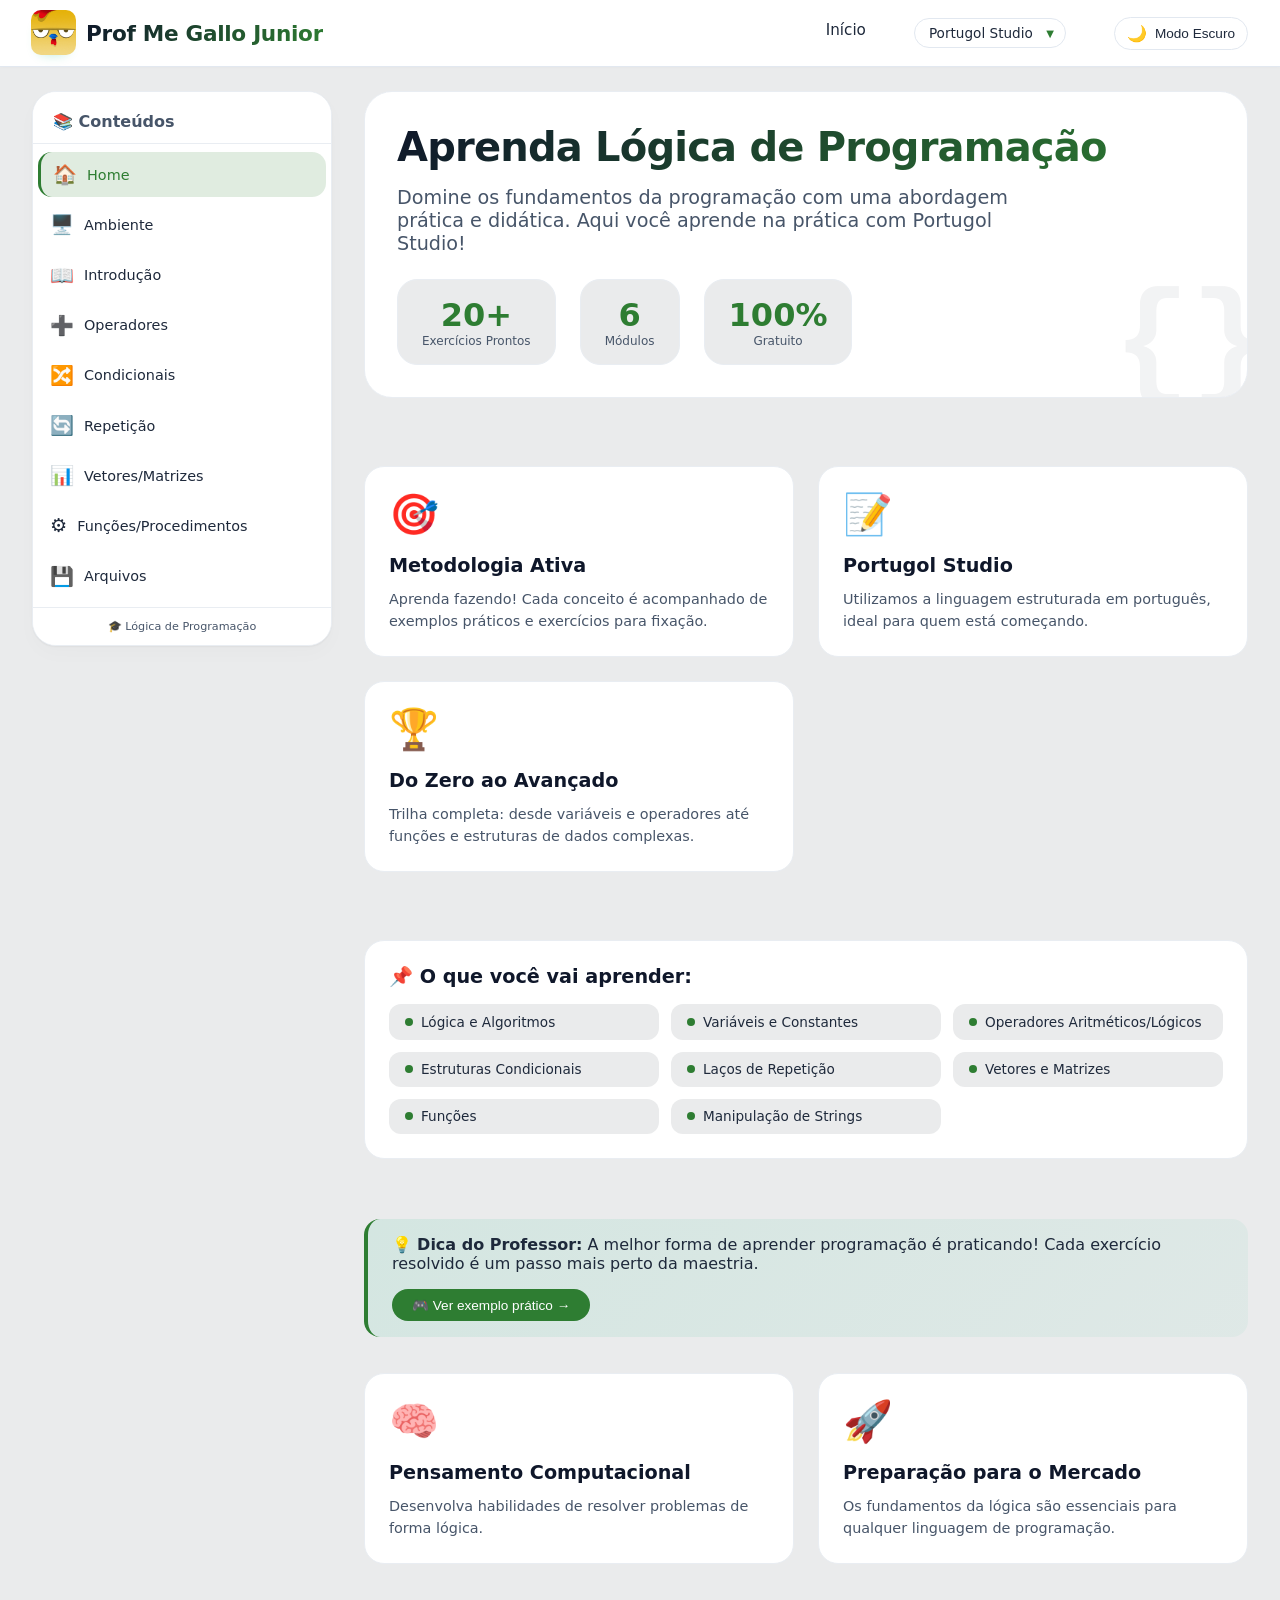
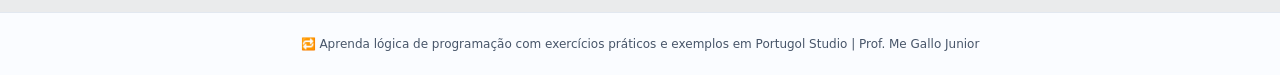
==== commit b52f03d0: "FEAT: File manipulation" ====
--- a/index.html
+++ b/index.html
@@ -71,18 +71,17 @@
                     </li>
                     <li data-page="functions">
                         <span class="nav-icon">⚙️</span>
-                        <span>Funções</span>
+                        <span>Funções/Procedimentos</span>
                     </li>
-                    <li data-page="">
+                    <li data-page="files">
                         <span class="nav-icon">💾</span>
                         <span>Arquivos</span>
-                        <span class="coming-soon">em breve</span>
                     </li>
-                    <li data-page="">
+                    <!-- <li data-page="">
                         <span class="nav-icon">📃</span>
                         <span>Strings</span>
                         <span class="coming-soon">em breve</span>
-                    </li>
+                    </li> -->
                 </ul>
             </div>
             <div class="sidebar-footer">
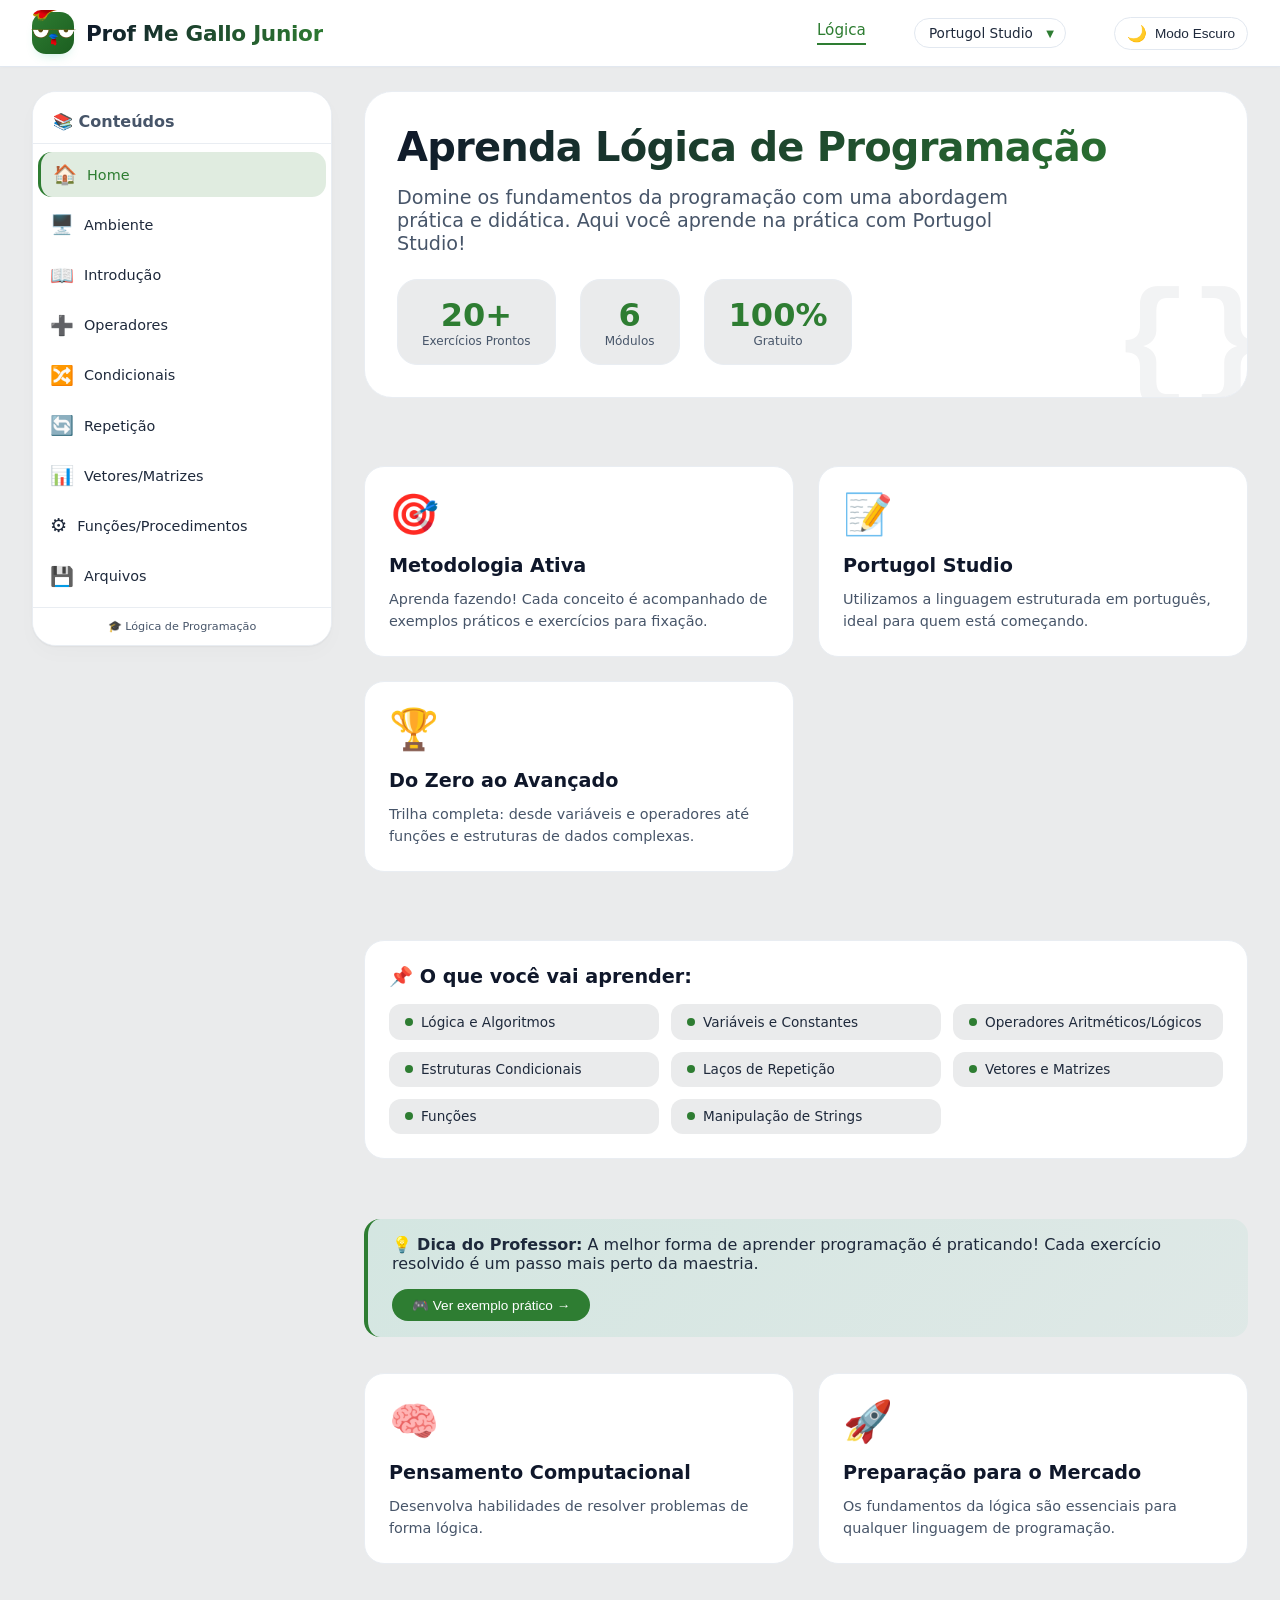
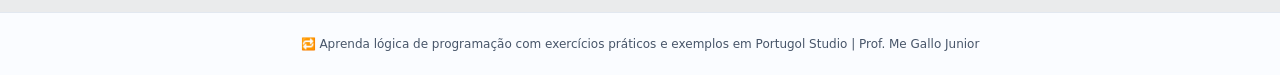
==== commit ee48daea: "FEAT: Added Go Language" ====
--- a/index.html
+++ b/index.html
@@ -4,21 +4,23 @@
 <head>
     <meta charset="UTF-8">
     <meta name="viewport" content="width=device-width, initial-scale=1.0, user-scalable=yes">
-    <title>Gallo's Logic | Aprenda Lógica de Programação</title>
+    <title>Gallogic | Aprenda Lógica de Programação</title>
     <link rel="stylesheet" href="css/styles.css">
 </head>
 
 <body>
     <header class="main-header">
         <div class="header-container">
-            <div class="logo-area">
-                <div class="logo-icon"><span>
-                        <img src="img/logo.png" alt="" width="45" style="margin-top: 5px; border-radius: 10px;">
-                    </span></div>
+            <a href="index.html" class="logo-area">
+                <div class="logo-icon">
+                    <span>
+                        <img src="img/logo-sf.png" alt="" width="45" style="margin-top: 5px; border-radius: 10px;" />
+                    </span>
+                </div>
                 <div class="logo-text">Prof Me Gallo Junior</div>
-            </div>
+            </a>
             <div class="nav-links">
-                <a href="#" id="link-home" class="nav-home-link">Início</a>
+                <a href="index.html" class="active">Lógica</a>
                 <div class="language-select-wrapper">
                     <select id="language-select" class="language-select">
                         <option value="portugol">Portugol Studio</option>
@@ -26,6 +28,7 @@
                         <option value="csharp">C#</option>
                         <option value="python">Python</option>
                         <option value="java">Java</option>
+                        <option value="go">Go</option>
                     </select>
                     <span class="select-arrow" id="select-arrow">▼</span>
                 </div>
@@ -77,11 +80,6 @@
                         <span class="nav-icon">💾</span>
                         <span>Arquivos</span>
                     </li>
-                    <!-- <li data-page="">
-                        <span class="nav-icon">📃</span>
-                        <span>Strings</span>
-                        <span class="coming-soon">em breve</span>
-                    </li> -->
                 </ul>
             </div>
             <div class="sidebar-footer">
--- a/css/styles.css
+++ b/css/styles.css
@@ -101,11 +101,16 @@
   --active-text: #b07219;
 }
 
-/* Tema Escuro - Java */
-body.dark-theme[data-language="java"] {
-  --hover-bg: rgba(176, 114, 25, 0.2);
-  --active-bg: rgba(176, 114, 25, 0.25);
-  --active-text: #e76f00;
+/* Go */
+body[data-language="go"] {
+  --lang-primary: #00ADD8;
+  --lang-secondary: #5DC9E2;
+  --lang-gradient: linear-gradient(135deg, #00ADD8, #5DC9E2);
+  --lang-light: #e0f7ff;
+  --lang-dark: #007d9e;
+  --hover-bg: rgba(0, 173, 216, 0.1);
+  --active-bg: rgba(0, 173, 216, 0.15);
+  --active-text: #00ADD8;
 }
 
 /* Tema Escuro - Ajustes para melhor contraste */
@@ -134,25 +139,6 @@
   --shadow-sm: rgba(0, 0, 0, 0.3);
 }
 
-/* Tema Escuro - Ajustes específicos para cada linguagem */
-body.dark-theme[data-language="javascript"] {
-  --hover-bg: rgba(247, 223, 30, 0.2);
-  --active-bg: rgba(247, 223, 30, 0.25);
-  --active-text: #f7df1e;
-}
-
-body.dark-theme[data-language="csharp"] {
-  --hover-bg: rgba(155, 77, 150, 0.2);
-  --active-bg: rgba(155, 77, 150, 0.25);
-  --active-text: #b77eb3;
-}
-
-body.dark-theme[data-language="python"] {
-  --hover-bg: rgba(55, 118, 171, 0.2);
-  --active-bg: rgba(55, 118, 171, 0.25);
-  --active-text: #7ab7ef;
-}
-
 /* Portugol no tema escuro */
 body.dark-theme[data-language="portugol"] {
   --hover-bg: rgba(46, 125, 50, 0.2);
@@ -160,8 +146,41 @@
   --active-text: #81c784;
 }
 
-/* ==================== RESTO DO SEU CSS PERMANECE IGUAL ==================== */
-/* ... todo o restante do seu CSS continua aqui ... */
+/* Tema Escuro - Javascript */
+body.dark-theme[data-language="javascript"] {
+  --hover-bg: rgba(247, 223, 30, 0.2);
+  --active-bg: rgba(247, 223, 30, 0.25);
+  --active-text: #f7df1e;
+}
+
+/* Tema Escuro - C# */
+body.dark-theme[data-language="csharp"] {
+  --hover-bg: rgba(155, 77, 150, 0.2);
+  --active-bg: rgba(155, 77, 150, 0.25);
+  --active-text: #b77eb3;
+}
+
+/* Tema Escuro - Python */
+body.dark-theme[data-language="python"] {
+  --hover-bg: rgba(55, 118, 171, 0.2);
+  --active-bg: rgba(55, 118, 171, 0.25);
+  --active-text: #7ab7ef;
+}
+
+/* Tema Escuro - Java */
+body.dark-theme[data-language="java"] {
+  --hover-bg: rgba(176, 114, 25, 0.2);
+  --active-bg: rgba(176, 114, 25, 0.25);
+  --active-text: #e76f00;
+}
+
+/* Tema escuro - GO */
+body.dark-theme[data-language="go"] {
+  --hover-bg: rgba(0, 173, 216, 0.2);
+  --active-bg: rgba(0, 173, 216, 0.25);
+  --active-text: #5DC9E2;
+}
+
 
 /* ==================== ESTILOS GLOBAIS ==================== */
 body {
@@ -233,6 +252,7 @@
   display: flex;
   align-items: center;
   gap: 12px;
+  text-decoration: none;
 }
 
 .logo-icon {
@@ -286,6 +306,11 @@
 }
 
 .nav-links a:hover {
+  color: var(--lang-primary);
+  border-bottom-color: var(--lang-primary);
+}
+
+.nav-links a.active {
   color: var(--lang-primary);
   border-bottom-color: var(--lang-primary);
 }
